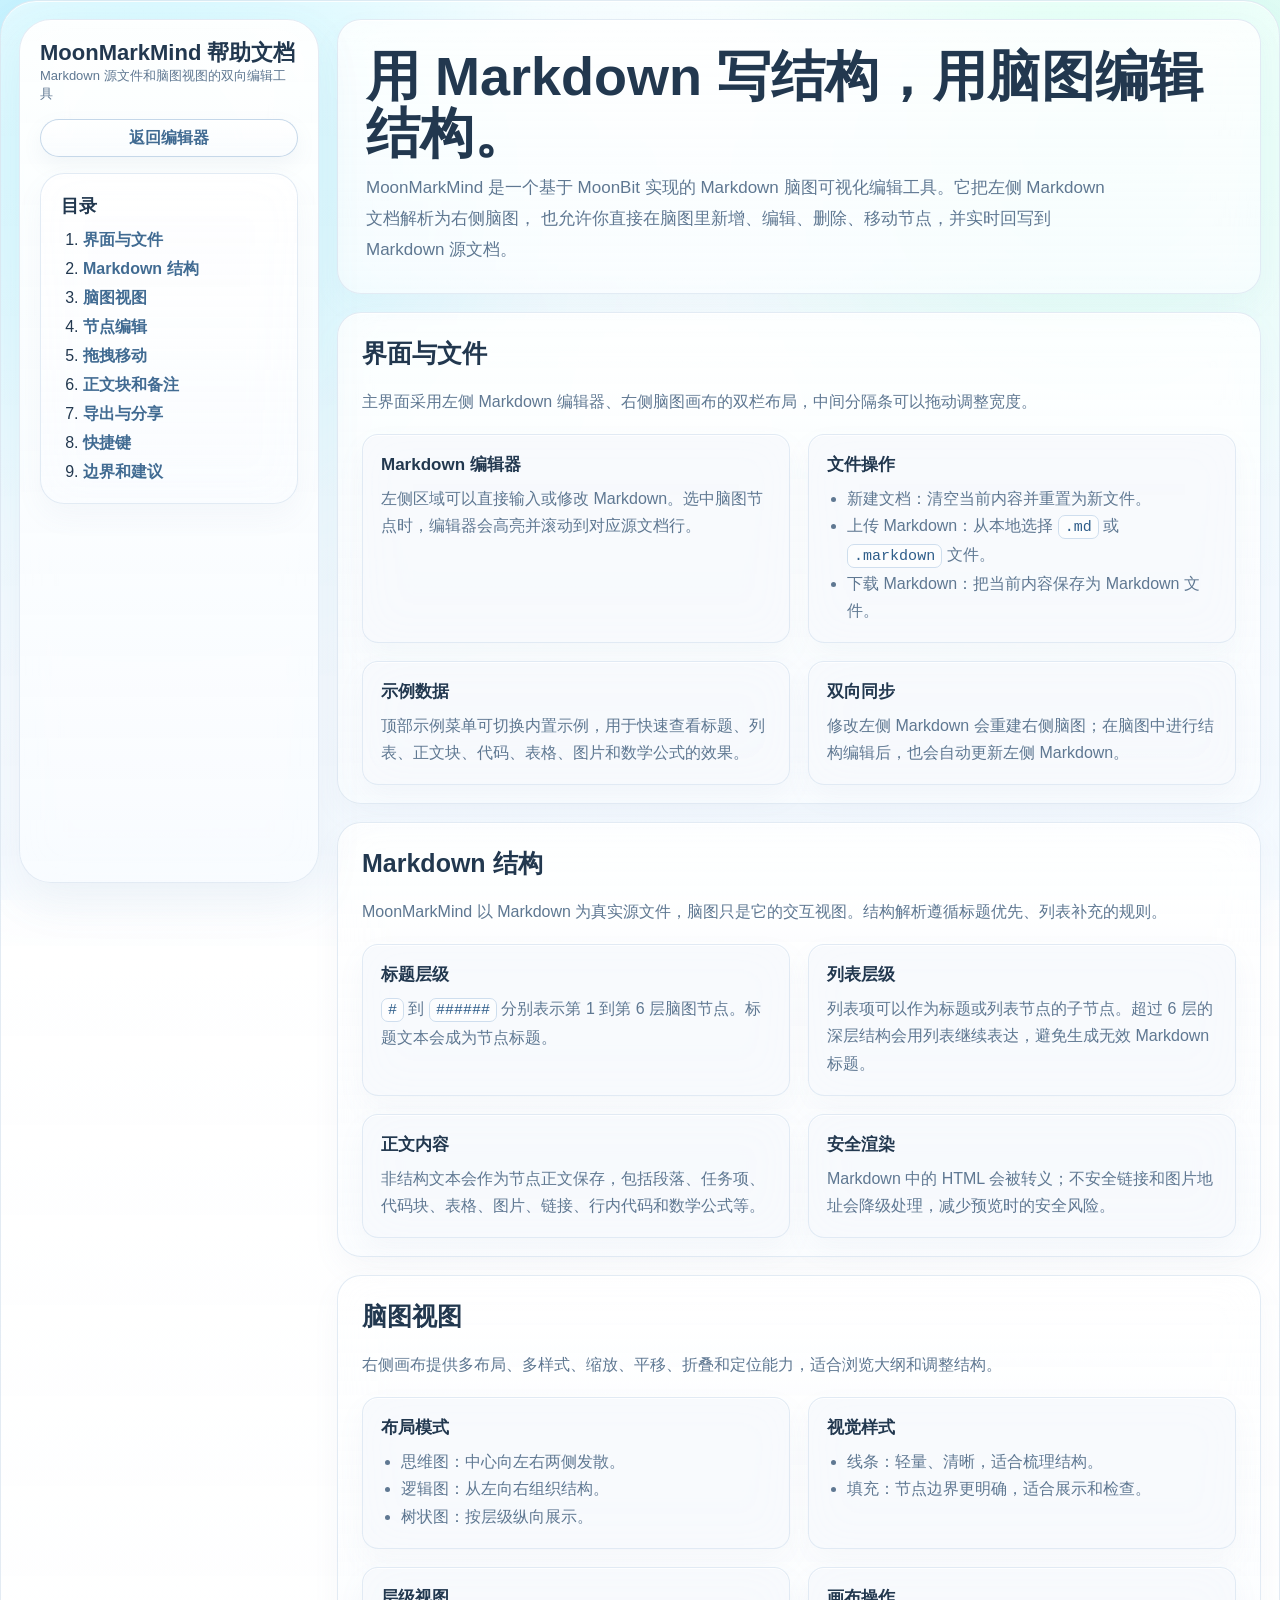
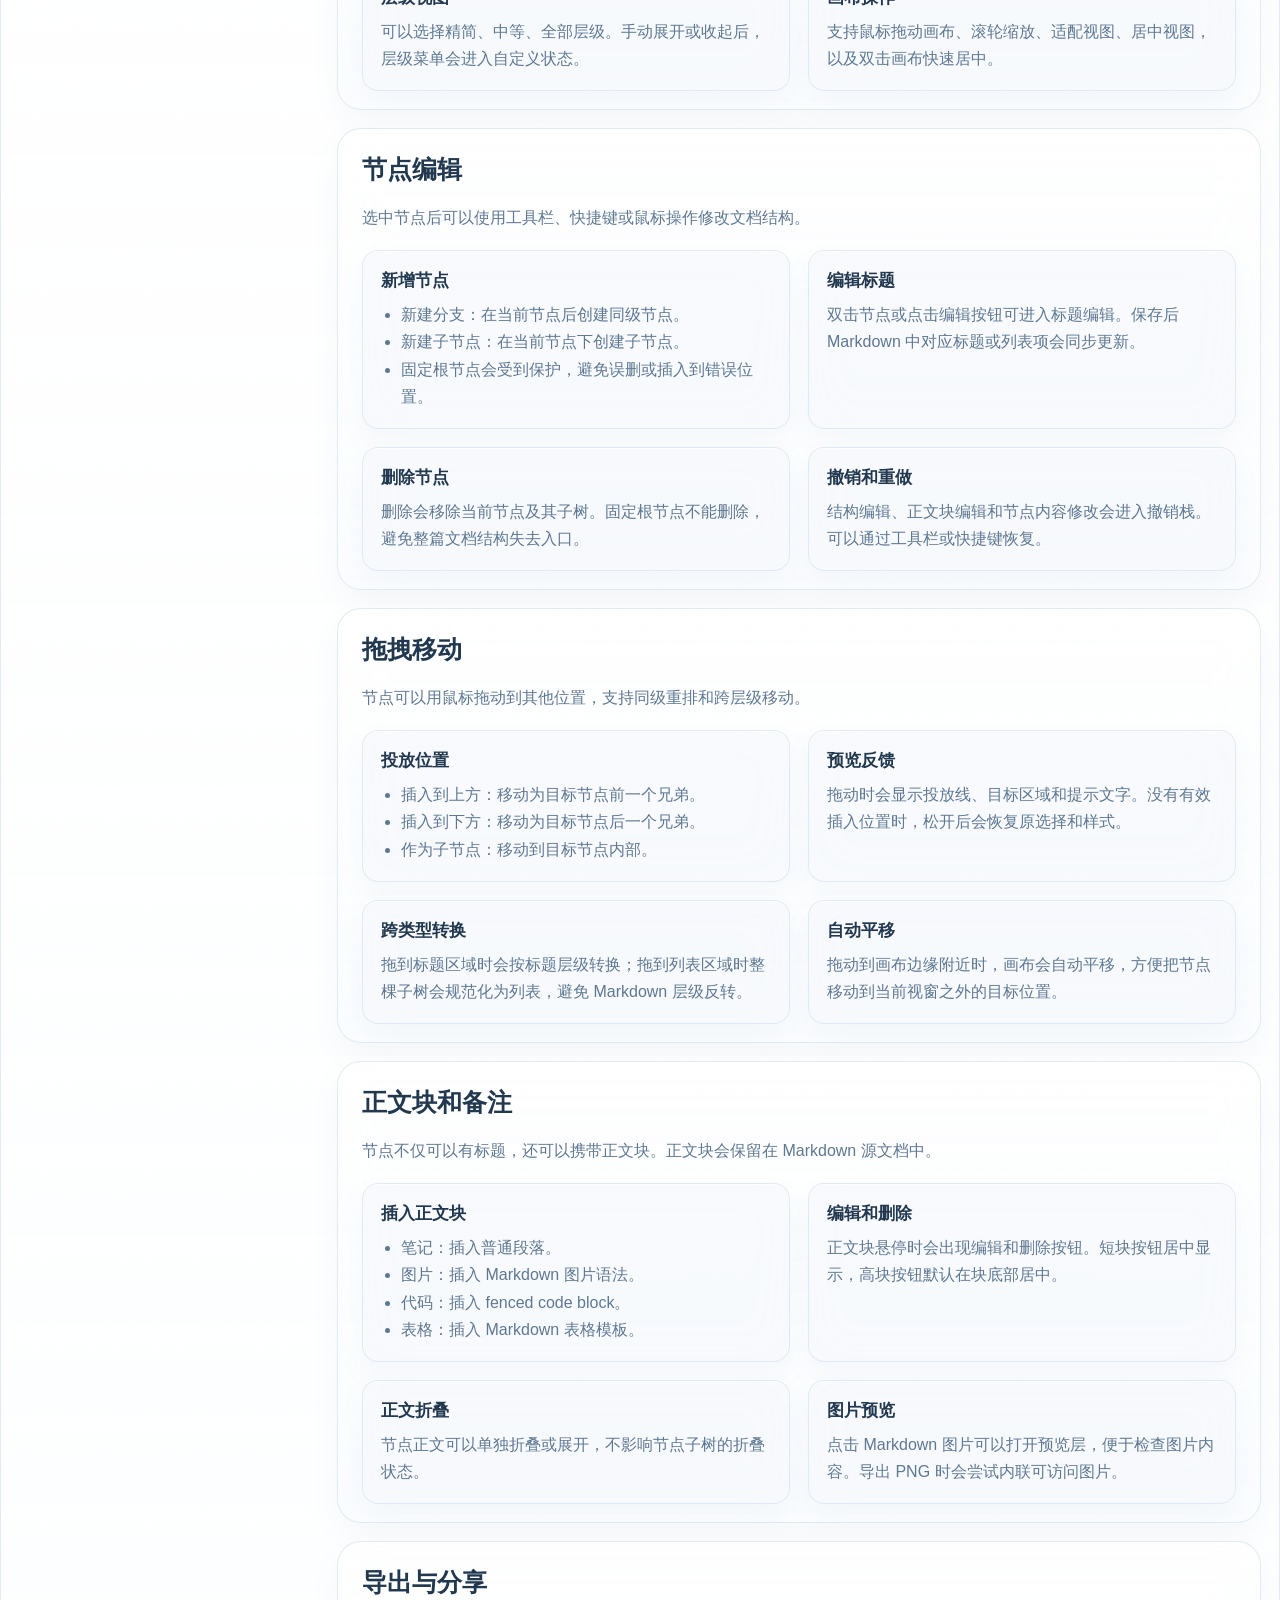
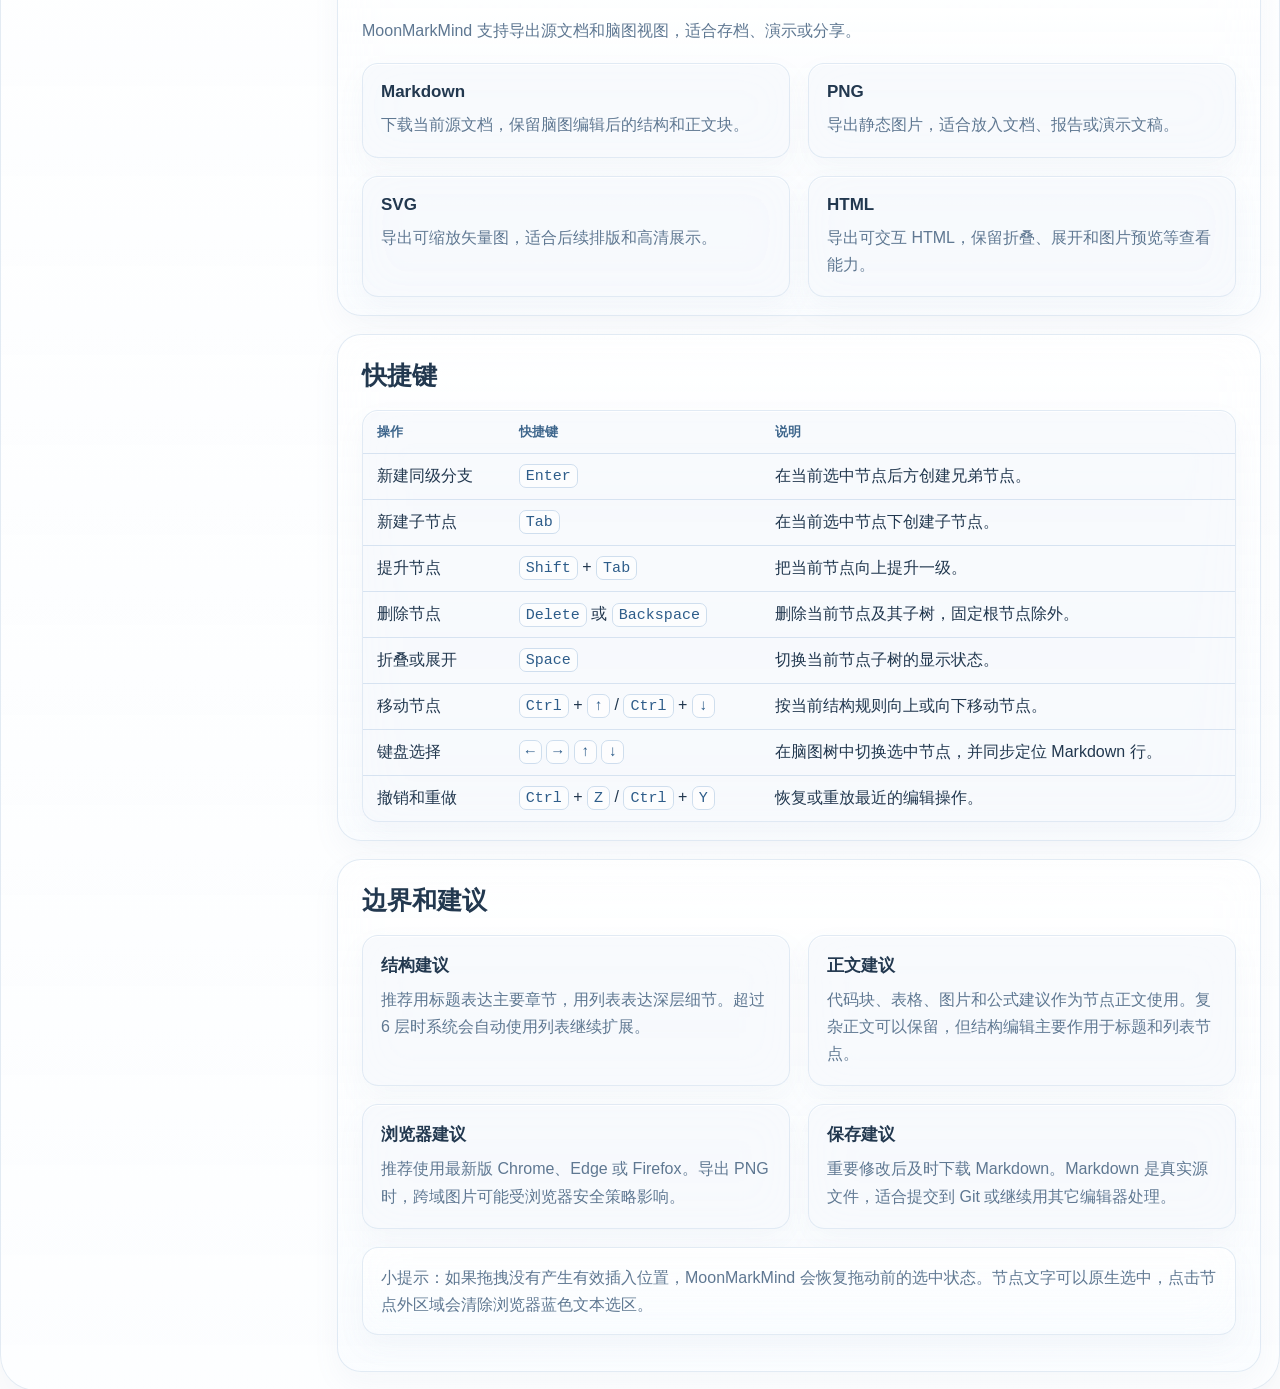
==== web/help.html @ 16c6dca7 "增加功能介绍的help页面" ====
<!doctype html>
<html lang="zh-CN">
  <head>
    <meta charset="utf-8" />
    <meta name="viewport" content="width=device-width, initial-scale=1" />
    <title>MoonMarkMind 帮助文档</title>
    <style>
      :root {
        color-scheme: light;
        --ink: #22384f;
        --muted: #5f7892;
        --soft: rgba(255, 255, 255, 0.74);
        --softer: rgba(249, 252, 255, 0.62);
        --line: rgba(223, 233, 243, 0.9);
        --accent: #4fa9e8;
        --accent-strong: #2e74b5;
        --shadow: inset 0 1px 0 rgba(255, 255, 255, 0.88), 0 12px 28px rgba(120, 139, 164, 0.06);
      }

      * {
        box-sizing: border-box;
      }

      html,
      body {
        min-height: 100%;
        scroll-behavior: smooth;
      }

      body {
        margin: 0;
        color: var(--ink);
        font-family: "Segoe UI", "PingFang SC", "Microsoft YaHei", sans-serif;
        background: radial-gradient(circle at 12% 16%, rgba(116, 226, 255, 0.58) 0%, rgba(116, 226, 255, 0.34) 16%, rgba(116, 226, 255, 0.08) 30%, transparent 42%), radial-gradient(circle at 86% 14%, rgba(140, 255, 206, 0.46) 0%, rgba(140, 255, 206, 0.24) 14%, rgba(140, 255, 206, 0.06) 28%, transparent 40%), linear-gradient(180deg, #f6fcff 0%, #edf6ff 52%, #eef6ff 100%);
        background-attachment: fixed;
        letter-spacing: 0;
      }

      a {
        color: var(--accent-strong);
        text-decoration: none;
      }

      a:hover {
        text-decoration: underline;
      }

      .shell {
        display: grid;
        grid-template-columns: 300px minmax(0, 1fr);
        gap: 18px;
        width: 100%;
        min-height: 100vh;
        margin: 0 auto;
        padding: 18px;
        border: 1px solid rgba(221, 231, 241, 0.8);
        border-radius: 36px;
        background: linear-gradient(180deg, rgba(255, 255, 255, 0.5), rgba(247, 251, 255, 0.3));
        box-shadow: inset 0 1px 0 rgba(255, 255, 255, 0.82), 0 24px 60px rgba(120, 139, 164, 0.1);
        backdrop-filter: blur(26px) saturate(125%);
      }

      .sidebar {
        position: sticky;
        top: 18px;
        z-index: 5;
        display: flex;
        flex-direction: column;
        align-items: center;
        justify-content: flex-start;
        gap: 16px;
        height: calc(100vh - 36px);
        padding: 20px;
        border: 1px solid rgba(222, 232, 242, 0.84);
        border-radius: 32px;
        background: linear-gradient(180deg, rgba(255, 255, 255, 0.92), rgba(248, 251, 255, 0.84));
        box-shadow: inset 0 1px 0 rgba(255, 255, 255, 0.9), 0 18px 46px rgba(120, 139, 164, 0.09);
        backdrop-filter: blur(22px) saturate(122%);
        overflow: auto;
      }

      .brand {
        display: flex;
        flex-direction: column;
        gap: 2px;
        width: 100%;
        min-width: 0;
      }

      .brand strong {
        font-size: 22px;
        line-height: 1.15;
      }

      .brand span {
        color: var(--muted);
        font-size: 13px;
      }

      .back-link {
        display: inline-flex;
        align-items: center;
        justify-content: center;
        width: 100%;
        min-height: 38px;
        padding: 0 15px;
        border: 1px solid rgba(177, 202, 225, 0.72);
        border-radius: 19px;
        background: linear-gradient(180deg, rgba(255, 255, 255, 0.7), rgba(245, 249, 253, 0.42));
        box-shadow: inset 0 1px 0 rgba(255, 255, 255, 0.78), 0 8px 20px rgba(120, 139, 164, 0.08);
        color: #416b92;
        font-weight: 700;
        white-space: nowrap;
      }

      .hero {
        margin-bottom: 18px;
      }

      .intro,
      .toc,
      .section,
      .feature-card,
      .shortcut-table,
      .notice {
        border: 1px solid var(--line);
        background: linear-gradient(180deg, rgba(255, 255, 255, 0.74), rgba(249, 252, 255, 0.62));
        box-shadow: var(--shadow);
        backdrop-filter: blur(22px) saturate(122%);
      }

      .intro {
        padding: 28px;
        border-radius: 24px;
      }

      .intro h1 {
        margin: 0 0 12px;
        font-size: clamp(32px, 5vw, 54px);
        line-height: 1.05;
      }

      .intro p {
        max-width: 760px;
        margin: 0;
        color: var(--muted);
        font-size: 17px;
        line-height: 1.8;
      }

      .toc {
        width: 100%;
        padding: 20px;
        border-radius: 24px;
      }

      .toc h2 {
        margin: 0 0 12px;
        font-size: 18px;
      }

      .toc ol {
        display: grid;
        gap: 8px;
        margin: 0;
        padding-left: 22px;
      }

      .toc a {
        color: #416b92;
        font-weight: 700;
      }

      .section {
        margin-top: 18px;
        padding: 24px 24px 18px;
        border-radius: 24px;
        scroll-margin-top: 18px;
      }

      .section h2 {
        margin: 0 0 18px;
        font-size: 25px;
      }

      .section > p {
        margin: 0 0 18px;
        color: var(--muted);
        line-height: 1.75;
      }

      .grid {
        display: grid;
        grid-template-columns: repeat(2, minmax(0, 1fr));
        gap: 18px;
      }

      .feature-card {
        padding: 18px;
        border-radius: 16px;
        background: rgba(247, 250, 253, 0.84);
      }

      .feature-card h3 {
        margin: 0 0 9px;
        font-size: 17px;
      }

      .feature-card p,
      .feature-card li {
        color: var(--muted);
        line-height: 1.7;
      }

      .feature-card p {
        margin: 0;
      }

      .feature-card ul {
        margin: 0;
        padding-left: 20px;
      }

      .shortcut-table {
        width: 100%;
        border-collapse: separate;
        border-spacing: 0;
        overflow: hidden;
        border-radius: 16px;
        background: rgba(247, 250, 253, 0.84);
      }

      .shortcut-table th,
      .shortcut-table td {
        padding: 12px 14px;
        border-bottom: 1px solid rgba(190, 211, 231, 0.58);
        text-align: left;
        vertical-align: top;
      }

      .shortcut-table th {
        color: #3e668c;
        font-size: 13px;
        text-transform: uppercase;
      }

      .shortcut-table tr:last-child td {
        border-bottom: 0;
      }

      code {
        padding: 2px 6px;
        border: 1px solid rgba(171, 199, 224, 0.56);
        border-radius: 7px;
        background: rgba(255, 255, 255, 0.7);
        color: #2e5d8a;
        font-family: "Cascadia Code", "Consolas", monospace;
        font-size: 0.94em;
      }

      .section > .notice {
        margin-top: 18px;
        padding: 16px 18px;
        border-radius: 16px;
        color: var(--muted);
        line-height: 1.7;
        background: linear-gradient(180deg, rgba(255, 255, 255, 0.74), rgba(249, 252, 255, 0.62));
      }

      @media (max-width: 820px) {
        .shell {
          display: block;
          padding: 14px;
          border-radius: 28px;
        }

        .grid {
          grid-template-columns: 1fr;
        }

        .sidebar {
          position: static;
          align-items: flex-start;
          height: auto;
          margin-bottom: 18px;
        }

        .intro,
        .section {
          padding: 20px;
        }

        .shortcut-table {
          display: block;
          overflow-x: auto;
        }
      }
    </style>
  </head>
  <body>
    <main class="shell">
      <aside class="sidebar" aria-label="帮助导航">
        <div class="brand">
          <strong>MoonMarkMind 帮助文档</strong>
          <span>Markdown 源文件和脑图视图的双向编辑工具</span>
        </div>
        <a class="back-link" href="index.html">返回编辑器</a>

        <nav class="toc" aria-label="帮助目录">
          <h2>目录</h2>
          <ol>
            <li><a href="#workspace">界面与文件</a></li>
            <li><a href="#markdown">Markdown 结构</a></li>
            <li><a href="#mindmap">脑图视图</a></li>
            <li><a href="#editing">节点编辑</a></li>
            <li><a href="#dragging">拖拽移动</a></li>
            <li><a href="#body">正文块和备注</a></li>
            <li><a href="#export">导出与分享</a></li>
            <li><a href="#shortcuts">快捷键</a></li>
            <li><a href="#limits">边界和建议</a></li>
          </ol>
        </nav>
      </aside>

      <div class="content">
        <header class="hero">
          <section class="intro">
            <h1>用 Markdown 写结构，用脑图编辑结构。</h1>
            <p>
              MoonMarkMind 是一个基于 MoonBit 实现的 Markdown 脑图可视化编辑工具。它把左侧 Markdown 文档解析为右侧脑图，
              也允许你直接在脑图里新增、编辑、删除、移动节点，并实时回写到 Markdown 源文档。
            </p>
          </section>
        </header>

      <section class="section" id="workspace">
        <h2>界面与文件</h2>
        <p>主界面采用左侧 Markdown 编辑器、右侧脑图画布的双栏布局，中间分隔条可以拖动调整宽度。</p>
        <div class="grid">
          <article class="feature-card">
            <h3>Markdown 编辑器</h3>
            <p>左侧区域可以直接输入或修改 Markdown。选中脑图节点时，编辑器会高亮并滚动到对应源文档行。</p>
          </article>
          <article class="feature-card">
            <h3>文件操作</h3>
            <ul>
              <li>新建文档：清空当前内容并重置为新文件。</li>
              <li>上传 Markdown：从本地选择 <code>.md</code> 或 <code>.markdown</code> 文件。</li>
              <li>下载 Markdown：把当前内容保存为 Markdown 文件。</li>
            </ul>
          </article>
          <article class="feature-card">
            <h3>示例数据</h3>
            <p>顶部示例菜单可切换内置示例，用于快速查看标题、列表、正文块、代码、表格、图片和数学公式的效果。</p>
          </article>
          <article class="feature-card">
            <h3>双向同步</h3>
            <p>修改左侧 Markdown 会重建右侧脑图；在脑图中进行结构编辑后，也会自动更新左侧 Markdown。</p>
          </article>
        </div>
      </section>

      <section class="section" id="markdown">
        <h2>Markdown 结构</h2>
        <p>MoonMarkMind 以 Markdown 为真实源文件，脑图只是它的交互视图。结构解析遵循标题优先、列表补充的规则。</p>
        <div class="grid">
          <article class="feature-card">
            <h3>标题层级</h3>
            <p><code>#</code> 到 <code>######</code> 分别表示第 1 到第 6 层脑图节点。标题文本会成为节点标题。</p>
          </article>
          <article class="feature-card">
            <h3>列表层级</h3>
            <p>列表项可以作为标题或列表节点的子节点。超过 6 层的深层结构会用列表继续表达，避免生成无效 Markdown 标题。</p>
          </article>
          <article class="feature-card">
            <h3>正文内容</h3>
            <p>非结构文本会作为节点正文保存，包括段落、任务项、代码块、表格、图片、链接、行内代码和数学公式等。</p>
          </article>
          <article class="feature-card">
            <h3>安全渲染</h3>
            <p>Markdown 中的 HTML 会被转义；不安全链接和图片地址会降级处理，减少预览时的安全风险。</p>
          </article>
        </div>
      </section>

      <section class="section" id="mindmap">
        <h2>脑图视图</h2>
        <p>右侧画布提供多布局、多样式、缩放、平移、折叠和定位能力，适合浏览大纲和调整结构。</p>
        <div class="grid">
          <article class="feature-card">
            <h3>布局模式</h3>
            <ul>
              <li>思维图：中心向左右两侧发散。</li>
              <li>逻辑图：从左向右组织结构。</li>
              <li>树状图：按层级纵向展示。</li>
            </ul>
          </article>
          <article class="feature-card">
            <h3>视觉样式</h3>
            <ul>
              <li>线条：轻量、清晰，适合梳理结构。</li>
              <li>填充：节点边界更明确，适合展示和检查。</li>
            </ul>
          </article>
          <article class="feature-card">
            <h3>层级视图</h3>
            <p>可以选择精简、中等、全部层级。手动展开或收起后，层级菜单会进入自定义状态。</p>
          </article>
          <article class="feature-card">
            <h3>画布操作</h3>
            <p>支持鼠标拖动画布、滚轮缩放、适配视图、居中视图，以及双击画布快速居中。</p>
          </article>
        </div>
      </section>

      <section class="section" id="editing">
        <h2>节点编辑</h2>
        <p>选中节点后可以使用工具栏、快捷键或鼠标操作修改文档结构。</p>
        <div class="grid">
          <article class="feature-card">
            <h3>新增节点</h3>
            <ul>
              <li>新建分支：在当前节点后创建同级节点。</li>
              <li>新建子节点：在当前节点下创建子节点。</li>
              <li>固定根节点会受到保护，避免误删或插入到错误位置。</li>
            </ul>
          </article>
          <article class="feature-card">
            <h3>编辑标题</h3>
            <p>双击节点或点击编辑按钮可进入标题编辑。保存后 Markdown 中对应标题或列表项会同步更新。</p>
          </article>
          <article class="feature-card">
            <h3>删除节点</h3>
            <p>删除会移除当前节点及其子树。固定根节点不能删除，避免整篇文档结构失去入口。</p>
          </article>
          <article class="feature-card">
            <h3>撤销和重做</h3>
            <p>结构编辑、正文块编辑和节点内容修改会进入撤销栈。可以通过工具栏或快捷键恢复。</p>
          </article>
        </div>
      </section>

      <section class="section" id="dragging">
        <h2>拖拽移动</h2>
        <p>节点可以用鼠标拖动到其他位置，支持同级重排和跨层级移动。</p>
        <div class="grid">
          <article class="feature-card">
            <h3>投放位置</h3>
            <ul>
              <li>插入到上方：移动为目标节点前一个兄弟。</li>
              <li>插入到下方：移动为目标节点后一个兄弟。</li>
              <li>作为子节点：移动到目标节点内部。</li>
            </ul>
          </article>
          <article class="feature-card">
            <h3>预览反馈</h3>
            <p>拖动时会显示投放线、目标区域和提示文字。没有有效插入位置时，松开后会恢复原选择和样式。</p>
          </article>
          <article class="feature-card">
            <h3>跨类型转换</h3>
            <p>拖到标题区域时会按标题层级转换；拖到列表区域时整棵子树会规范化为列表，避免 Markdown 层级反转。</p>
          </article>
          <article class="feature-card">
            <h3>自动平移</h3>
            <p>拖动到画布边缘附近时，画布会自动平移，方便把节点移动到当前视窗之外的目标位置。</p>
          </article>
        </div>
      </section>

      <section class="section" id="body">
        <h2>正文块和备注</h2>
        <p>节点不仅可以有标题，还可以携带正文块。正文块会保留在 Markdown 源文档中。</p>
        <div class="grid">
          <article class="feature-card">
            <h3>插入正文块</h3>
            <ul>
              <li>笔记：插入普通段落。</li>
              <li>图片：插入 Markdown 图片语法。</li>
              <li>代码：插入 fenced code block。</li>
              <li>表格：插入 Markdown 表格模板。</li>
            </ul>
          </article>
          <article class="feature-card">
            <h3>编辑和删除</h3>
            <p>正文块悬停时会出现编辑和删除按钮。短块按钮居中显示，高块按钮默认在块底部居中。</p>
          </article>
          <article class="feature-card">
            <h3>正文折叠</h3>
            <p>节点正文可以单独折叠或展开，不影响节点子树的折叠状态。</p>
          </article>
          <article class="feature-card">
            <h3>图片预览</h3>
            <p>点击 Markdown 图片可以打开预览层，便于检查图片内容。导出 PNG 时会尝试内联可访问图片。</p>
          </article>
        </div>
      </section>

      <section class="section" id="export">
        <h2>导出与分享</h2>
        <p>MoonMarkMind 支持导出源文档和脑图视图，适合存档、演示或分享。</p>
        <div class="grid">
          <article class="feature-card">
            <h3>Markdown</h3>
            <p>下载当前源文档，保留脑图编辑后的结构和正文块。</p>
          </article>
          <article class="feature-card">
            <h3>PNG</h3>
            <p>导出静态图片，适合放入文档、报告或演示文稿。</p>
          </article>
          <article class="feature-card">
            <h3>SVG</h3>
            <p>导出可缩放矢量图，适合后续排版和高清展示。</p>
          </article>
          <article class="feature-card">
            <h3>HTML</h3>
            <p>导出可交互 HTML，保留折叠、展开和图片预览等查看能力。</p>
          </article>
        </div>
      </section>

      <section class="section" id="shortcuts">
        <h2>快捷键</h2>
        <table class="shortcut-table">
          <thead>
            <tr>
              <th>操作</th>
              <th>快捷键</th>
              <th>说明</th>
            </tr>
          </thead>
          <tbody>
            <tr>
              <td>新建同级分支</td>
              <td><code>Enter</code></td>
              <td>在当前选中节点后方创建兄弟节点。</td>
            </tr>
            <tr>
              <td>新建子节点</td>
              <td><code>Tab</code></td>
              <td>在当前选中节点下创建子节点。</td>
            </tr>
            <tr>
              <td>提升节点</td>
              <td><code>Shift</code> + <code>Tab</code></td>
              <td>把当前节点向上提升一级。</td>
            </tr>
            <tr>
              <td>删除节点</td>
              <td><code>Delete</code> 或 <code>Backspace</code></td>
              <td>删除当前节点及其子树，固定根节点除外。</td>
            </tr>
            <tr>
              <td>折叠或展开</td>
              <td><code>Space</code></td>
              <td>切换当前节点子树的显示状态。</td>
            </tr>
            <tr>
              <td>移动节点</td>
              <td><code>Ctrl</code> + <code>↑</code> / <code>Ctrl</code> + <code>↓</code></td>
              <td>按当前结构规则向上或向下移动节点。</td>
            </tr>
            <tr>
              <td>键盘选择</td>
              <td><code>←</code> <code>→</code> <code>↑</code> <code>↓</code></td>
              <td>在脑图树中切换选中节点，并同步定位 Markdown 行。</td>
            </tr>
            <tr>
              <td>撤销和重做</td>
              <td><code>Ctrl</code> + <code>Z</code> / <code>Ctrl</code> + <code>Y</code></td>
              <td>恢复或重放最近的编辑操作。</td>
            </tr>
          </tbody>
        </table>
      </section>

      <section class="section" id="limits">
        <h2>边界和建议</h2>
        <div class="grid">
          <article class="feature-card">
            <h3>结构建议</h3>
            <p>推荐用标题表达主要章节，用列表表达深层细节。超过 6 层时系统会自动使用列表继续扩展。</p>
          </article>
          <article class="feature-card">
            <h3>正文建议</h3>
            <p>代码块、表格、图片和公式建议作为节点正文使用。复杂正文可以保留，但结构编辑主要作用于标题和列表节点。</p>
          </article>
          <article class="feature-card">
            <h3>浏览器建议</h3>
            <p>推荐使用最新版 Chrome、Edge 或 Firefox。导出 PNG 时，跨域图片可能受浏览器安全策略影响。</p>
          </article>
          <article class="feature-card">
            <h3>保存建议</h3>
            <p>重要修改后及时下载 Markdown。Markdown 是真实源文件，适合提交到 Git 或继续用其它编辑器处理。</p>
          </article>
        </div>
        <p class="notice">
          小提示：如果拖拽没有产生有效插入位置，MoonMarkMind 会恢复拖动前的选中状态。节点文字可以原生选中，点击节点外区域会清除浏览器蓝色文本选区。
        </p>
      </section>
      </div>
    </main>
  </body>
</html>
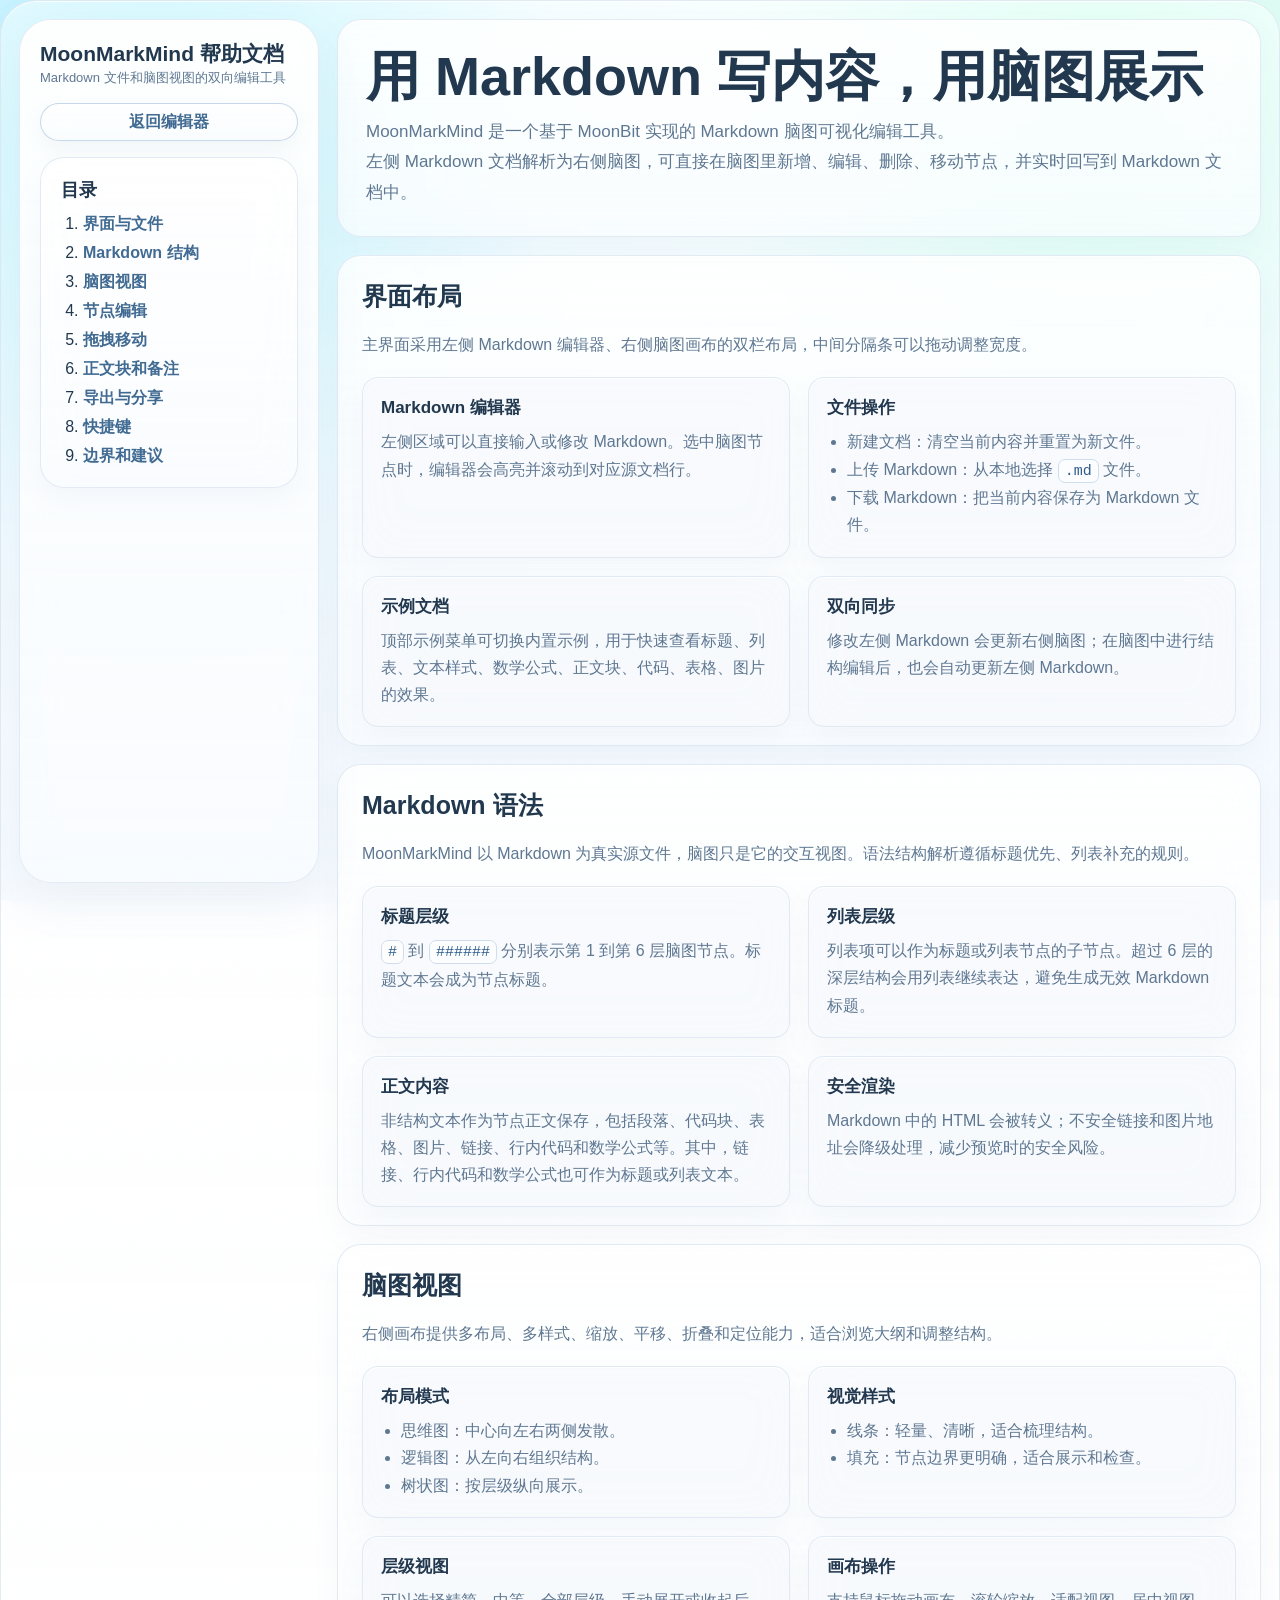
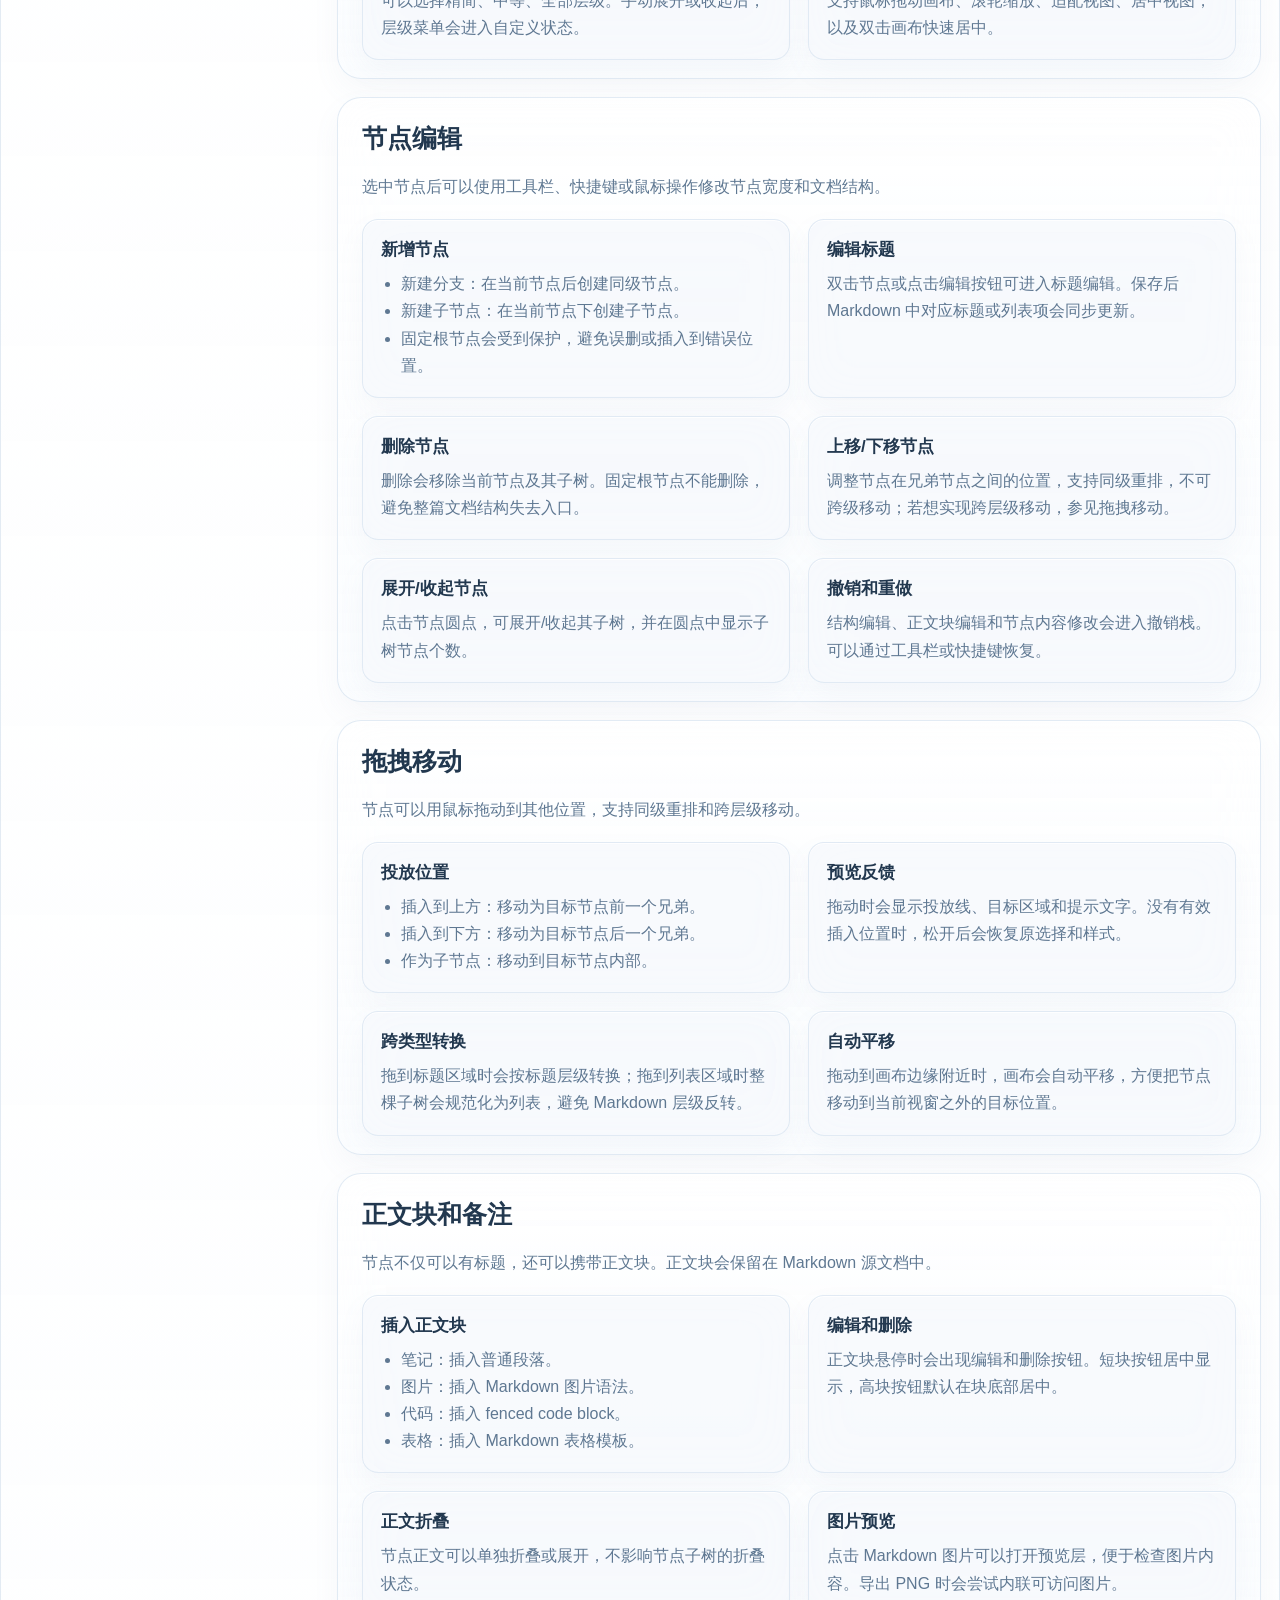
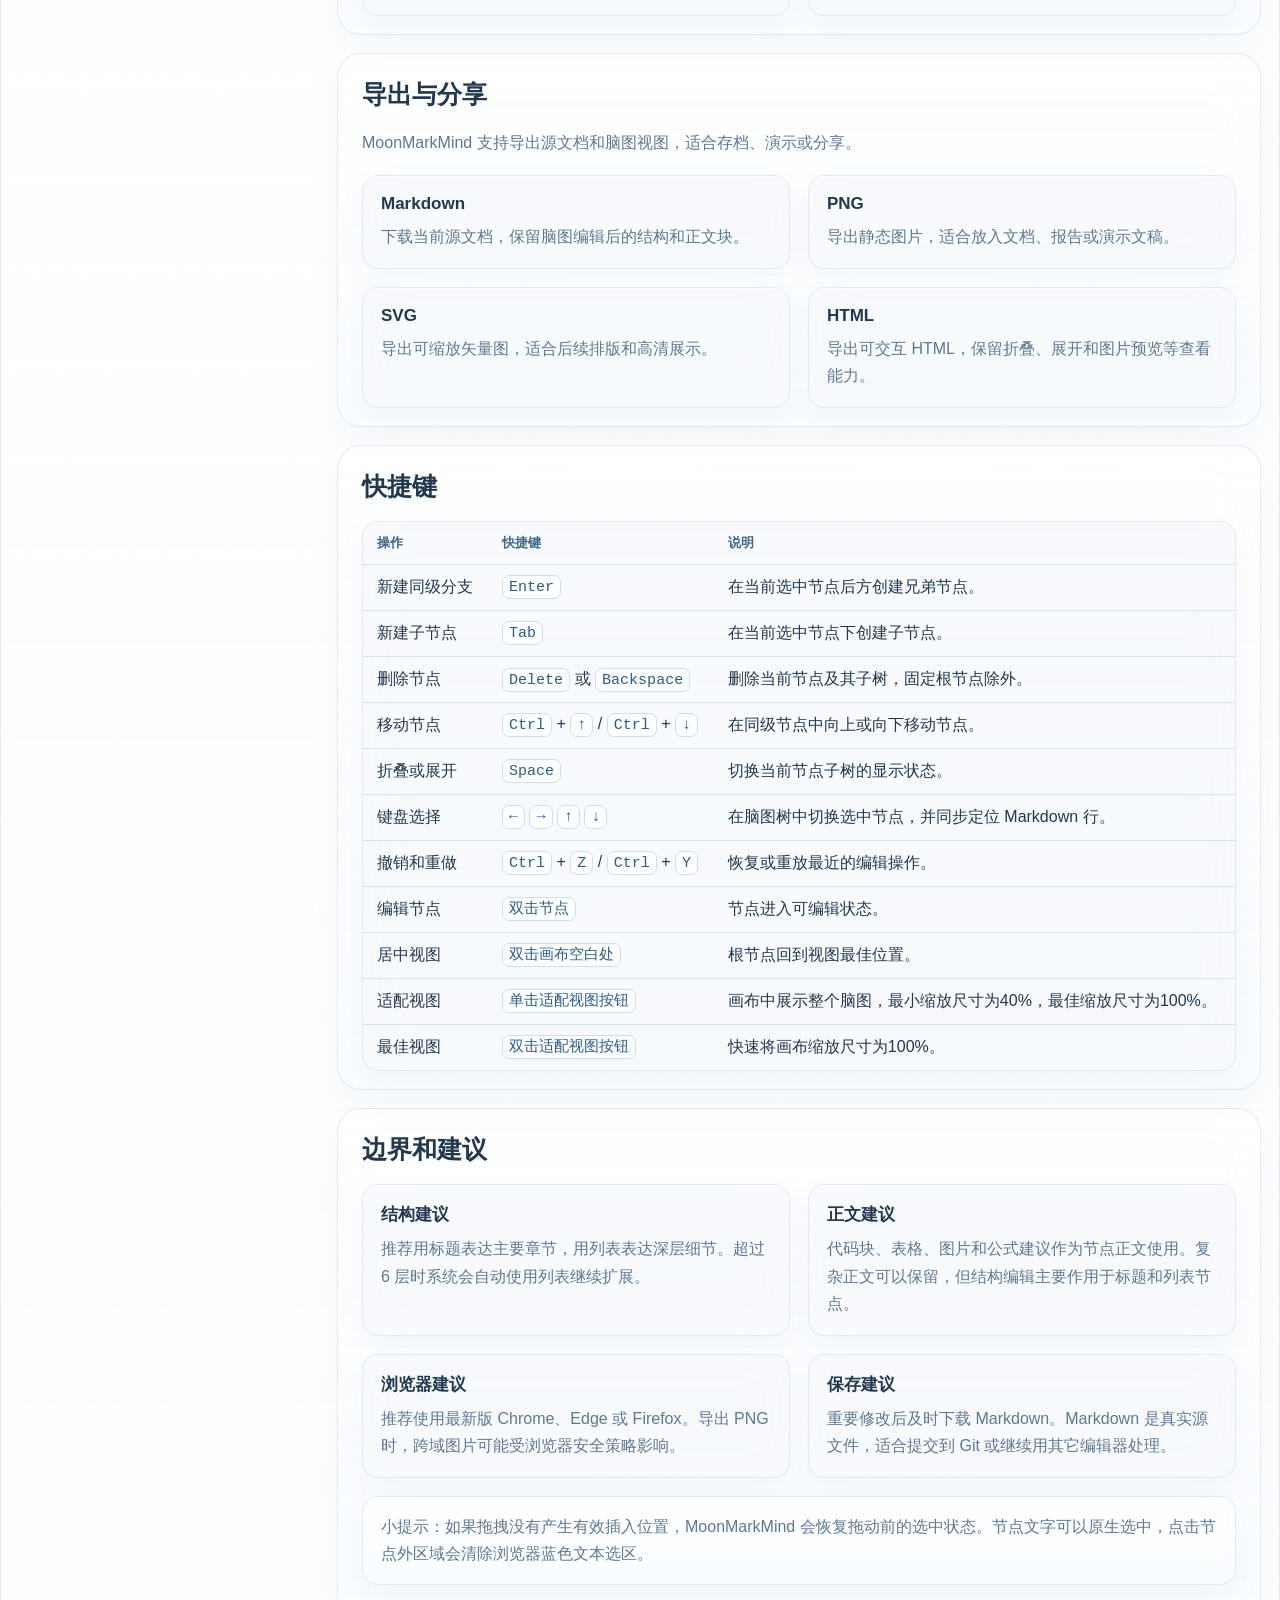
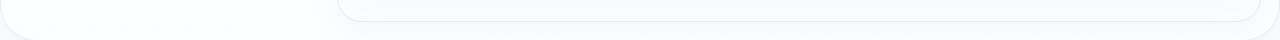
==== commit 3744f665: "说明文档和帮助页面更新" ====
--- a/web/help.html
+++ b/web/help.html
@@ -3,6 +3,8 @@
   <head>
     <meta charset="utf-8" />
     <meta name="viewport" content="width=device-width, initial-scale=1" />
+    <link rel="icon" type="image/png" href="./logo.png?v=20260419" />
+    <link rel="apple-touch-icon" href="./logo.png?v=20260419" />
     <title>MoonMarkMind 帮助文档</title>
     <style>
       :root {
@@ -88,8 +90,8 @@
       }
 
       .brand strong {
-        font-size: 22px;
-        line-height: 1.15;
+        font-size: 21px;
+        line-height: 1.3;
       }
 
       .brand span {
@@ -141,7 +143,7 @@
       }
 
       .intro p {
-        max-width: 760px;
+        
         margin: 0;
         color: var(--muted);
         font-size: 17px;
@@ -302,7 +304,7 @@
       <aside class="sidebar" aria-label="帮助导航">
         <div class="brand">
           <strong>MoonMarkMind 帮助文档</strong>
-          <span>Markdown 源文件和脑图视图的双向编辑工具</span>
+          <span>Markdown 文件和脑图视图的双向编辑工具</span>
         </div>
         <a class="back-link" href="index.html">返回编辑器</a>
 
@@ -325,16 +327,14 @@
       <div class="content">
         <header class="hero">
           <section class="intro">
-            <h1>用 Markdown 写结构，用脑图编辑结构。</h1>
-            <p>
-              MoonMarkMind 是一个基于 MoonBit 实现的 Markdown 脑图可视化编辑工具。它把左侧 Markdown 文档解析为右侧脑图，
-              也允许你直接在脑图里新增、编辑、删除、移动节点，并实时回写到 Markdown 源文档。
-            </p>
+            <h1>用 Markdown 写内容，用脑图展示</h1>
+            <p>MoonMarkMind 是一个基于 MoonBit 实现的 Markdown 脑图可视化编辑工具。</p>
+            <p>左侧 Markdown 文档解析为右侧脑图，可直接在脑图里新增、编辑、删除、移动节点，并实时回写到 Markdown 文档中。</p>
           </section>
         </header>
 
       <section class="section" id="workspace">
-        <h2>界面与文件</h2>
+        <h2>界面布局</h2>
         <p>主界面采用左侧 Markdown 编辑器、右侧脑图画布的双栏布局，中间分隔条可以拖动调整宽度。</p>
         <div class="grid">
           <article class="feature-card">
@@ -345,24 +345,24 @@
             <h3>文件操作</h3>
             <ul>
               <li>新建文档：清空当前内容并重置为新文件。</li>
-              <li>上传 Markdown：从本地选择 <code>.md</code> 或 <code>.markdown</code> 文件。</li>
+              <li>上传 Markdown：从本地选择 <code>.md</code> 文件。</li>
               <li>下载 Markdown：把当前内容保存为 Markdown 文件。</li>
             </ul>
           </article>
           <article class="feature-card">
-            <h3>示例数据</h3>
-            <p>顶部示例菜单可切换内置示例，用于快速查看标题、列表、正文块、代码、表格、图片和数学公式的效果。</p>
+            <h3>示例文档</h3>
+            <p>顶部示例菜单可切换内置示例，用于快速查看标题、列表、文本样式、数学公式、正文块、代码、表格、图片的效果。</p>
           </article>
           <article class="feature-card">
             <h3>双向同步</h3>
-            <p>修改左侧 Markdown 会重建右侧脑图；在脑图中进行结构编辑后，也会自动更新左侧 Markdown。</p>
+            <p>修改左侧 Markdown 会更新右侧脑图；在脑图中进行结构编辑后，也会自动更新左侧 Markdown。</p>
           </article>
         </div>
       </section>
 
       <section class="section" id="markdown">
-        <h2>Markdown 结构</h2>
-        <p>MoonMarkMind 以 Markdown 为真实源文件，脑图只是它的交互视图。结构解析遵循标题优先、列表补充的规则。</p>
+        <h2>Markdown 语法</h2>
+        <p>MoonMarkMind 以 Markdown 为真实源文件，脑图只是它的交互视图。语法结构解析遵循标题优先、列表补充的规则。</p>
         <div class="grid">
           <article class="feature-card">
             <h3>标题层级</h3>
@@ -374,7 +374,7 @@
           </article>
           <article class="feature-card">
             <h3>正文内容</h3>
-            <p>非结构文本会作为节点正文保存，包括段落、任务项、代码块、表格、图片、链接、行内代码和数学公式等。</p>
+            <p>非结构文本作为节点正文保存，包括段落、代码块、表格、图片、链接、行内代码和数学公式等。其中，链接、行内代码和数学公式也可作为标题或列表文本。</p>
           </article>
           <article class="feature-card">
             <h3>安全渲染</h3>
@@ -415,7 +415,7 @@
 
       <section class="section" id="editing">
         <h2>节点编辑</h2>
-        <p>选中节点后可以使用工具栏、快捷键或鼠标操作修改文档结构。</p>
+        <p>选中节点后可以使用工具栏、快捷键或鼠标操作修改节点宽度和文档结构。</p>
         <div class="grid">
           <article class="feature-card">
             <h3>新增节点</h3>
@@ -432,6 +432,14 @@
           <article class="feature-card">
             <h3>删除节点</h3>
             <p>删除会移除当前节点及其子树。固定根节点不能删除，避免整篇文档结构失去入口。</p>
+          </article>
+          <article class="feature-card">
+            <h3>上移/下移节点</h3>
+            <p>调整节点在兄弟节点之间的位置，支持同级重排，不可跨级移动；若想实现跨层级移动，参见拖拽移动。</p>
+          </article>
+          <article class="feature-card">
+            <h3>展开/收起节点</h3>
+            <p>点击节点圆点，可展开/收起其子树，并在圆点中显示子树节点个数。</p>
           </article>
           <article class="feature-card">
             <h3>撤销和重做</h3>
@@ -540,26 +548,21 @@
               <td>在当前选中节点下创建子节点。</td>
             </tr>
             <tr>
-              <td>提升节点</td>
-              <td><code>Shift</code> + <code>Tab</code></td>
-              <td>把当前节点向上提升一级。</td>
-            </tr>
-            <tr>
               <td>删除节点</td>
               <td><code>Delete</code> 或 <code>Backspace</code></td>
               <td>删除当前节点及其子树，固定根节点除外。</td>
             </tr>
             <tr>
+              <td>移动节点</td>
+              <td><code>Ctrl</code> + <code>↑</code> / <code>Ctrl</code> + <code>↓</code></td>
+              <td>在同级节点中向上或向下移动节点。</td>
+            </tr>
+            <tr>
               <td>折叠或展开</td>
               <td><code>Space</code></td>
               <td>切换当前节点子树的显示状态。</td>
             </tr>
             <tr>
-              <td>移动节点</td>
-              <td><code>Ctrl</code> + <code>↑</code> / <code>Ctrl</code> + <code>↓</code></td>
-              <td>按当前结构规则向上或向下移动节点。</td>
-            </tr>
-            <tr>
               <td>键盘选择</td>
               <td><code>←</code> <code>→</code> <code>↑</code> <code>↓</code></td>
               <td>在脑图树中切换选中节点，并同步定位 Markdown 行。</td>
@@ -568,6 +571,26 @@
               <td>撤销和重做</td>
               <td><code>Ctrl</code> + <code>Z</code> / <code>Ctrl</code> + <code>Y</code></td>
               <td>恢复或重放最近的编辑操作。</td>
+            </tr>
+            <tr>
+              <td>编辑节点</td>
+              <td><code>双击节点</code></td>
+              <td>节点进入可编辑状态。</td>
+            </tr>
+            <tr>
+              <td>居中视图</td>
+              <td><code>双击画布空白处</code></td>
+              <td>根节点回到视图最佳位置。</td>
+            </tr>
+            <tr>
+              <td>适配视图</td>
+              <td><code>单击适配视图按钮</code></td>
+              <td>画布中展示整个脑图，最小缩放尺寸为40%，最佳缩放尺寸为100%。</td>
+            </tr>
+            <tr>
+              <td>最佳视图</td>
+              <td><code>双击适配视图按钮</code></td>
+              <td>快速将画布缩放尺寸为100%。</td>
             </tr>
           </tbody>
         </table>
